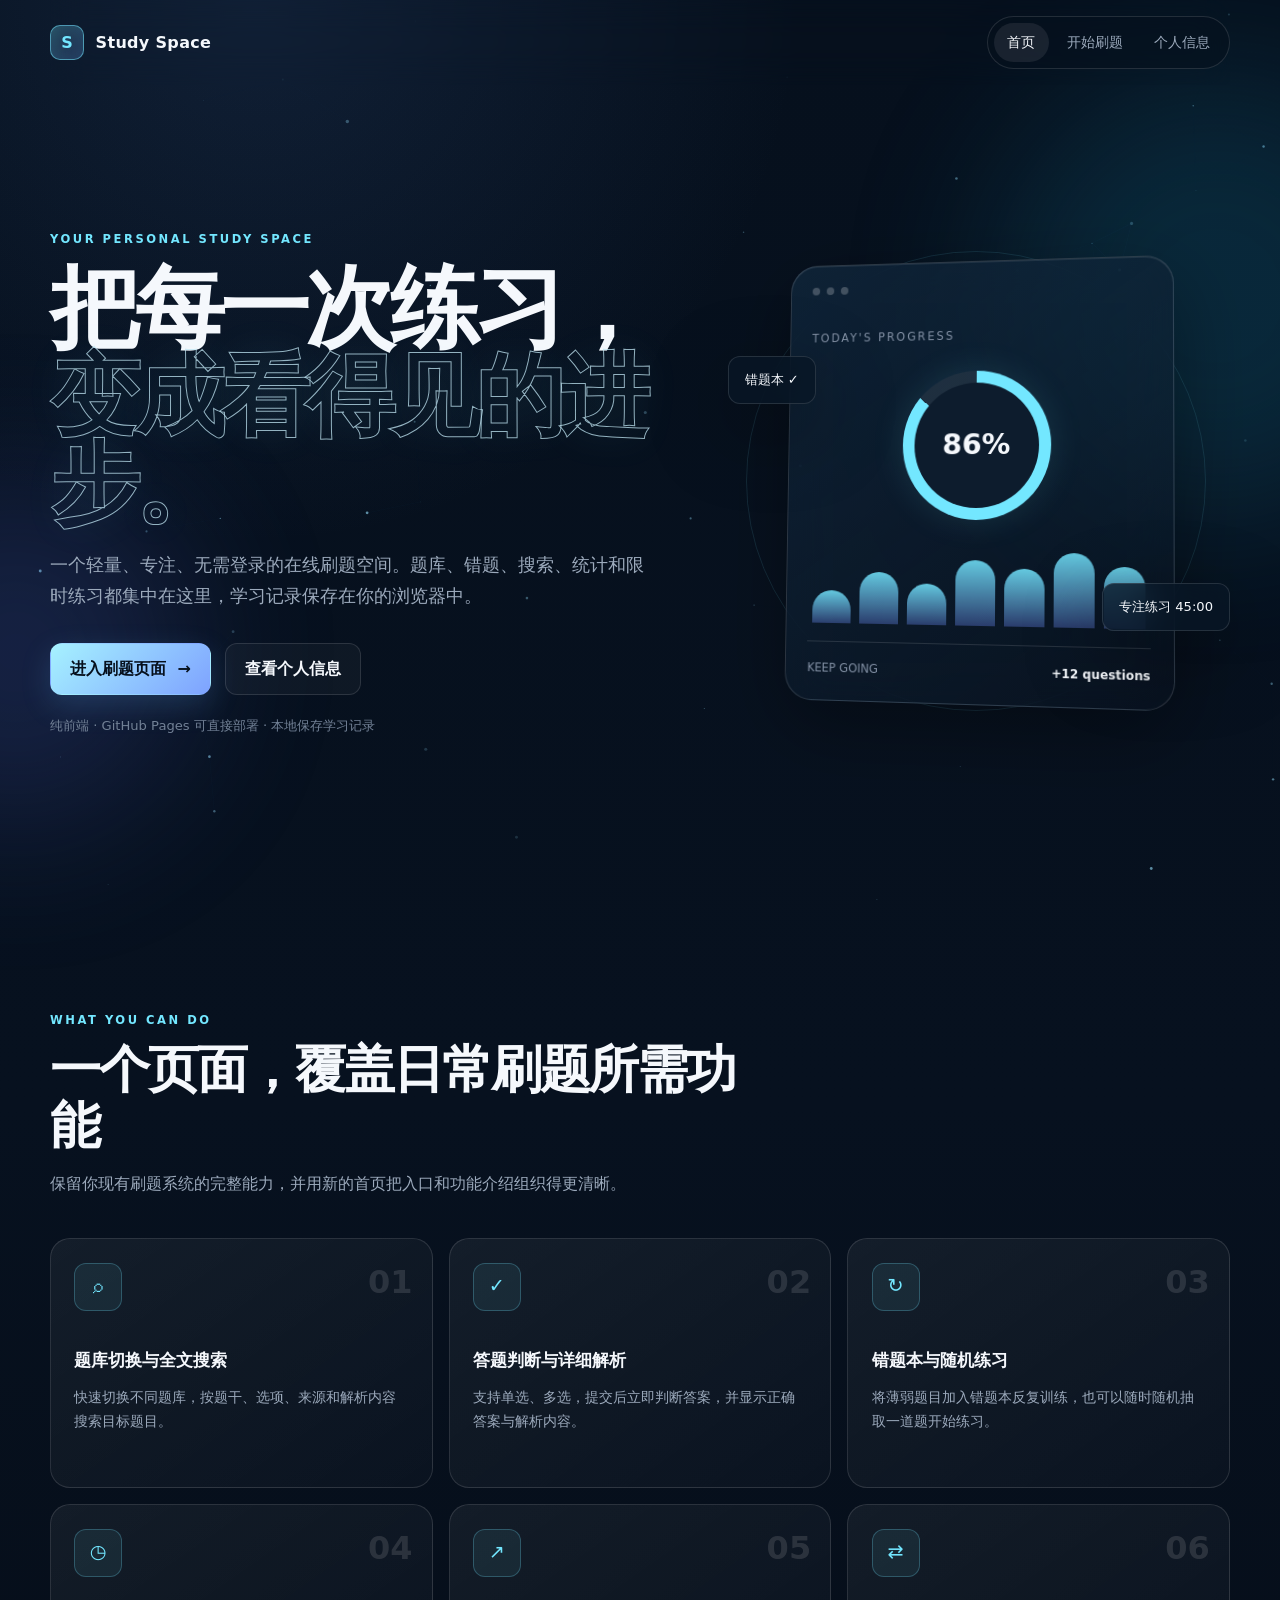
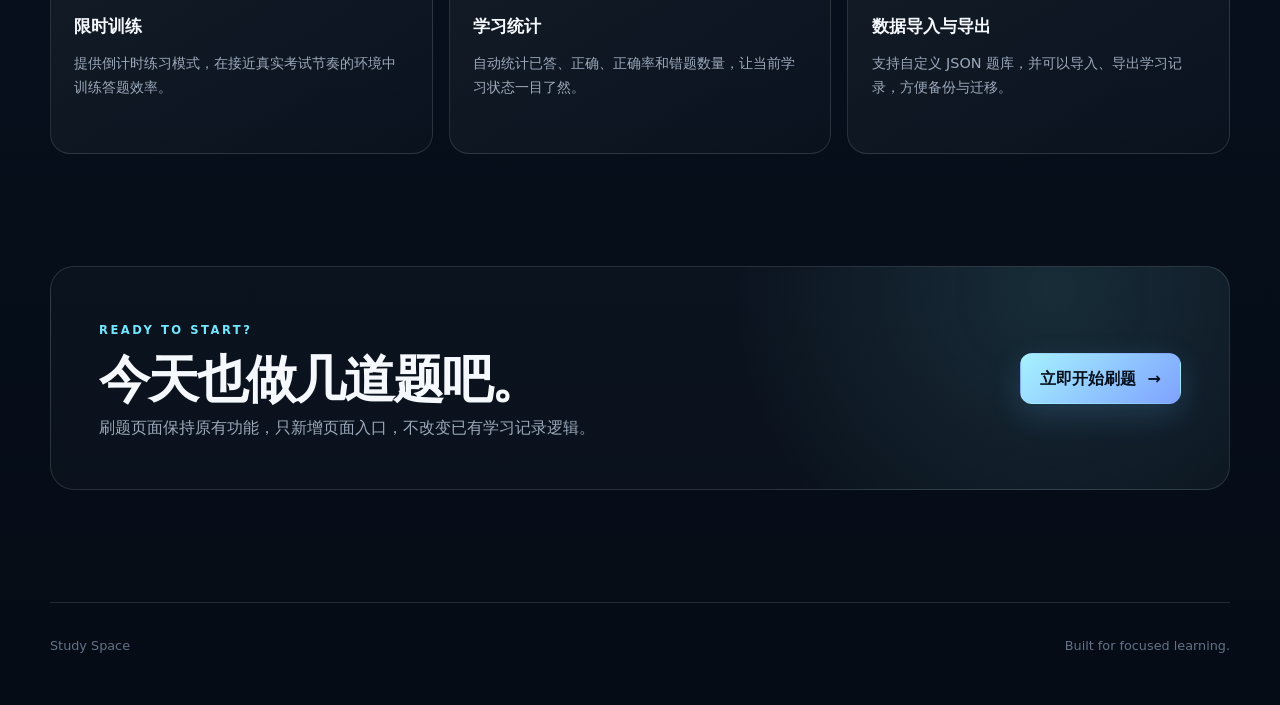
==== index.html @ 55236782 "Add files via upload" ====
<!doctype html>
<html lang="zh-CN">
<head>
  <meta charset="utf-8">
  <meta name="viewport" content="width=device-width,initial-scale=1">
  <meta name="description" content="在线刷题学习站首页">
  <meta name="theme-color" content="#07111f">
  <title>学习空间 · 首页</title>
  <link rel="stylesheet" href="./home.css">
</head>
<body>
  <canvas id="particleCanvas" class="particle-canvas" aria-hidden="true"></canvas>
  <div class="ambient ambient-one" aria-hidden="true"></div>
  <div class="ambient ambient-two" aria-hidden="true"></div>

  <header class="site-header">
    <a class="brand" href="./index.html" aria-label="返回首页">
      <span class="brand-mark">S</span>
      <span>Study Space</span>
    </a>
    <nav class="nav-links" aria-label="主要导航">
      <a class="active" href="./index.html">首页</a>
      <a href="./practice.html">开始刷题</a>
      <a href="./profile.html">个人信息</a>
    </nav>
  </header>

  <main>
    <section class="hero section-shell">
      <div class="hero-copy reveal">
        <span class="eyebrow">YOUR PERSONAL STUDY SPACE</span>
        <h1>把每一次练习，<br><span>变成看得见的进步。</span></h1>
        <p class="hero-description">
          一个轻量、专注、无需登录的在线刷题空间。题库、错题、搜索、统计和限时练习都集中在这里，学习记录保存在你的浏览器中。
        </p>
        <div class="hero-actions">
          <a class="button primary" href="./practice.html">进入刷题页面 <span aria-hidden="true">→</span></a>
          <a class="button ghost" href="./profile.html">查看个人信息</a>
        </div>
        <div class="hero-note">纯前端 · GitHub Pages 可直接部署 · 本地保存学习记录</div>
      </div>

      <div class="hero-visual reveal" aria-hidden="true">
        <div class="orbit orbit-one"></div>
        <div class="orbit orbit-two"></div>
        <div class="glass-panel dashboard-card">
          <div class="dashboard-top">
            <span class="mini-dot"></span>
            <span class="mini-dot"></span>
            <span class="mini-dot"></span>
          </div>
          <div class="dashboard-title">TODAY'S PROGRESS</div>
          <div class="progress-ring"><span>86%</span></div>
          <div class="dashboard-bars">
            <i style="--h:42%"></i><i style="--h:65%"></i><i style="--h:52%"></i><i style="--h:82%"></i><i style="--h:72%"></i><i style="--h:92%"></i><i style="--h:76%"></i>
          </div>
          <div class="dashboard-caption"><span>KEEP GOING</span><strong>+12 questions</strong></div>
        </div>
        <div class="floating-tag tag-one">错题本 ✓</div>
        <div class="floating-tag tag-two">专注练习 45:00</div>
      </div>
    </section>

    <section class="features section-shell" id="features">
      <div class="section-heading reveal">
        <span class="eyebrow">WHAT YOU CAN DO</span>
        <h2>一个页面，覆盖日常刷题所需功能</h2>
        <p>保留你现有刷题系统的完整能力，并用新的首页把入口和功能介绍组织得更清晰。</p>
      </div>

      <div class="feature-grid">
        <article class="feature-card reveal">
          <span class="feature-number">01</span>
          <div class="feature-icon">⌕</div>
          <h3>题库切换与全文搜索</h3>
          <p>快速切换不同题库，按题干、选项、来源和解析内容搜索目标题目。</p>
        </article>
        <article class="feature-card reveal">
          <span class="feature-number">02</span>
          <div class="feature-icon">✓</div>
          <h3>答题判断与详细解析</h3>
          <p>支持单选、多选，提交后立即判断答案，并显示正确答案与解析内容。</p>
        </article>
        <article class="feature-card reveal">
          <span class="feature-number">03</span>
          <div class="feature-icon">↻</div>
          <h3>错题本与随机练习</h3>
          <p>将薄弱题目加入错题本反复训练，也可以随时随机抽取一道题开始练习。</p>
        </article>
        <article class="feature-card reveal">
          <span class="feature-number">04</span>
          <div class="feature-icon">◷</div>
          <h3>限时训练</h3>
          <p>提供倒计时练习模式，在接近真实考试节奏的环境中训练答题效率。</p>
        </article>
        <article class="feature-card reveal">
          <span class="feature-number">05</span>
          <div class="feature-icon">↗</div>
          <h3>学习统计</h3>
          <p>自动统计已答、正确、正确率和错题数量，让当前学习状态一目了然。</p>
        </article>
        <article class="feature-card reveal">
          <span class="feature-number">06</span>
          <div class="feature-icon">⇄</div>
          <h3>数据导入与导出</h3>
          <p>支持自定义 JSON 题库，并可以导入、导出学习记录，方便备份与迁移。</p>
        </article>
      </div>
    </section>

    <section class="cta section-shell reveal">
      <div>
        <span class="eyebrow">READY TO START?</span>
        <h2>今天也做几道题吧。</h2>
        <p>刷题页面保持原有功能，只新增页面入口，不改变已有学习记录逻辑。</p>
      </div>
      <a class="button primary" href="./practice.html">立即开始刷题 <span aria-hidden="true">→</span></a>
    </section>
  </main>

  <footer class="site-footer">
    <span>Study Space</span>
    <span>Built for focused learning.</span>
  </footer>

  <script src="./home.js"></script>
</body>
</html>
---- home.css ----
:root {
  --bg: #06101d;
  --bg-soft: #0a1727;
  --text: #f5f8fc;
  --muted: #9caabc;
  --line: rgba(255,255,255,.12);
  --cyan: #73e7ff;
  --blue: #6e8cff;
  --glass: rgba(12, 28, 46, .58);
  --glass-strong: rgba(12, 28, 46, .78);
  --shadow: 0 24px 80px rgba(0,0,0,.35);
}

* { box-sizing: border-box; }
html { scroll-behavior: smooth; }
body {
  margin: 0;
  min-height: 100vh;
  overflow-x: hidden;
  color: var(--text);
  background:
    radial-gradient(circle at 20% 0%, rgba(63, 102, 164, .18), transparent 34rem),
    linear-gradient(180deg, #06101d 0%, #07111f 48%, #050c16 100%);
  font-family: Inter, ui-sans-serif, system-ui, -apple-system, BlinkMacSystemFont, "Segoe UI", "Microsoft YaHei", sans-serif;
  line-height: 1.7;
}

body::before {
  content: "";
  position: fixed;
  inset: 0;
  pointer-events: none;
  opacity: .13;
  background-image:
    linear-gradient(rgba(255,255,255,.04) 1px, transparent 1px),
    linear-gradient(90deg, rgba(255,255,255,.04) 1px, transparent 1px);
  background-size: 52px 52px;
  mask-image: linear-gradient(to bottom, black, transparent 78%);
}

a { color: inherit; text-decoration: none; }
button, a { -webkit-tap-highlight-color: transparent; }
code { color: var(--cyan); font-family: ui-monospace, SFMono-Regular, Menlo, monospace; font-size: .9em; }

.particle-canvas { position: fixed; inset: 0; width: 100%; height: 100%; pointer-events: none; z-index: -2; }
.ambient { position: fixed; border-radius: 50%; filter: blur(80px); opacity: .2; pointer-events: none; z-index: -1; animation: drift 12s ease-in-out infinite alternate; }
.ambient-one { width: 28rem; height: 28rem; background: #1689ad; top: 8%; right: -10rem; }
.ambient-two { width: 22rem; height: 22rem; background: #5668d7; bottom: 8%; left: -10rem; animation-delay: -5s; }
@keyframes drift { to { transform: translate3d(2rem, 3rem, 0) scale(1.08); } }

.site-header {
  position: sticky;
  top: 0;
  z-index: 20;
  display: flex;
  align-items: center;
  justify-content: space-between;
  width: min(1180px, calc(100% - 2rem));
  margin: 0 auto;
  padding: 1rem 0;
  backdrop-filter: blur(18px);
}

.brand { display: inline-flex; align-items: center; gap: .7rem; font-weight: 800; letter-spacing: .02em; }
.brand-mark {
  display: grid;
  place-items: center;
  width: 2.15rem;
  height: 2.15rem;
  border: 1px solid rgba(115,231,255,.55);
  border-radius: 10px;
  background: linear-gradient(135deg, rgba(115,231,255,.22), rgba(110,140,255,.18));
  color: var(--cyan);
  box-shadow: inset 0 0 18px rgba(115,231,255,.12);
}

.nav-links { display: flex; align-items: center; gap: .25rem; padding: .35rem; border: 1px solid var(--line); border-radius: 999px; background: rgba(6,16,29,.56); }
.nav-links a { padding: .48rem .85rem; border-radius: 999px; color: var(--muted); font-size: .9rem; transition: .2s ease; }
.nav-links a:hover, .nav-links a.active { background: rgba(255,255,255,.08); color: var(--text); }

.section-shell { width: min(1180px, calc(100% - 2rem)); margin-inline: auto; }
.hero { min-height: calc(100vh - 76px); display: grid; grid-template-columns: 1.08fr .92fr; align-items: center; gap: clamp(2rem, 6vw, 6rem); padding-block: 5rem 7rem; }
.eyebrow { display: inline-block; color: var(--cyan); font-size: .72rem; font-weight: 800; letter-spacing: .22em; text-transform: uppercase; }
.hero h1, .profile-intro h1 { margin: .85rem 0 1.35rem; max-width: 820px; font-size: clamp(3rem, 7vw, 6.7rem); line-height: .98; letter-spacing: -.055em; }
.hero h1 span { color: transparent; -webkit-text-stroke: 1px rgba(194, 231, 244, .75); text-shadow: 0 0 42px rgba(115,231,255,.08); }
.hero-description { max-width: 650px; color: var(--muted); font-size: clamp(1rem, 1.8vw, 1.12rem); }
.hero-actions { display: flex; flex-wrap: wrap; gap: .85rem; margin-top: 2rem; }
.button { display: inline-flex; align-items: center; justify-content: center; gap: .7rem; min-height: 3.1rem; padding: .7rem 1.2rem; border: 1px solid var(--line); border-radius: 12px; font-weight: 760; transition: transform .2s ease, border-color .2s ease, background .2s ease; }
.button:hover { transform: translateY(-2px); }
.button.primary { background: linear-gradient(135deg, #a6f2ff, #7ea2ff); border-color: transparent; color: #06101d; box-shadow: 0 10px 30px rgba(98,181,255,.18); }
.button.ghost { background: rgba(255,255,255,.035); color: var(--text); }
.button.ghost:hover { border-color: rgba(115,231,255,.45); background: rgba(115,231,255,.06); }
.hero-note { margin-top: 1.3rem; color: #728196; font-size: .82rem; }

.hero-visual { position: relative; min-height: 500px; display: grid; place-items: center; perspective: 1000px; }
.glass-panel { border: 1px solid rgba(255,255,255,.14); background: linear-gradient(145deg, rgba(16,39,61,.75), rgba(8,18,31,.52)); backdrop-filter: blur(20px); box-shadow: var(--shadow), inset 0 1px rgba(255,255,255,.08); }
.dashboard-card { position: relative; z-index: 3; width: min(390px, 85vw); min-height: 430px; padding: 1.4rem; border-radius: 28px; transform: rotateY(-8deg) rotateX(3deg); animation: hoverCard 6s ease-in-out infinite alternate; }
@keyframes hoverCard { to { transform: translateY(-12px) rotateY(-4deg) rotateX(1deg); } }
.dashboard-top { display: flex; gap: .42rem; }
.mini-dot { width: .5rem; height: .5rem; border-radius: 50%; background: rgba(255,255,255,.22); }
.dashboard-title { margin-top: 2.2rem; color: #8290a4; font-size: .72rem; letter-spacing: .18em; }
.progress-ring { display: grid; place-items: center; width: 150px; height: 150px; margin: 1.6rem auto; border-radius: 50%; background: conic-gradient(var(--cyan) 0 86%, rgba(255,255,255,.08) 86% 100%); position: relative; box-shadow: 0 0 35px rgba(115,231,255,.12); }
.progress-ring::after { content: ""; position: absolute; inset: 12px; border-radius: 50%; background: #0d1c2d; }
.progress-ring span { position: relative; z-index: 1; font-size: 1.8rem; font-weight: 800; }
.dashboard-bars { height: 80px; display: flex; align-items: end; gap: .55rem; padding: 0 .3rem; }
.dashboard-bars i { flex: 1; height: var(--h); min-height: 8px; border-radius: 999px 999px 4px 4px; background: linear-gradient(to top, rgba(110,140,255,.32), rgba(115,231,255,.85)); }
.dashboard-caption { display: flex; justify-content: space-between; gap: 1rem; margin-top: 1.1rem; padding-top: 1rem; border-top: 1px solid var(--line); color: #8290a4; font-size: .74rem; }
.dashboard-caption strong { color: var(--text); }
.floating-tag { position: absolute; z-index: 4; padding: .75rem 1rem; border: 1px solid var(--line); border-radius: 12px; background: rgba(8,23,38,.78); backdrop-filter: blur(18px); box-shadow: var(--shadow); font-size: .82rem; }
.tag-one { left: 1%; top: 25%; animation: floatTag 4s ease-in-out infinite alternate; }
.tag-two { right: 0; bottom: 20%; animation: floatTag 5s ease-in-out -1s infinite alternate-reverse; }
@keyframes floatTag { to { transform: translateY(-10px); } }
.orbit { position: absolute; border: 1px solid rgba(115,231,255,.12); border-radius: 50%; }
.orbit-one { width: 460px; height: 460px; animation: spin 28s linear infinite; }
.orbit-two { width: 330px; height: 330px; border-style: dashed; animation: spin 20s linear infinite reverse; }
@keyframes spin { to { transform: rotate(360deg); } }

.features { padding-block: 6rem 7rem; }
.section-heading { max-width: 720px; margin-bottom: 2.6rem; }
.section-heading h2, .cta h2, .profile-text-card h2, .profile-extra h2 { margin: .55rem 0 .8rem; font-size: clamp(2rem, 4vw, 3.5rem); line-height: 1.1; letter-spacing: -.04em; }
.section-heading p, .cta p, .profile-intro p, .profile-extra p { color: var(--muted); }
.feature-grid { display: grid; grid-template-columns: repeat(3, minmax(0,1fr)); gap: 1rem; }
.feature-card { position: relative; min-height: 250px; padding: 1.45rem; overflow: hidden; border: 1px solid var(--line); border-radius: 20px; background: linear-gradient(145deg, rgba(255,255,255,.055), rgba(255,255,255,.018)); transition: transform .25s ease, border-color .25s ease, background .25s ease; }
.feature-card:hover { transform: translateY(-6px); border-color: rgba(115,231,255,.32); background: linear-gradient(145deg, rgba(115,231,255,.08), rgba(255,255,255,.02)); }
.feature-number { position: absolute; top: 1rem; right: 1.2rem; color: rgba(255,255,255,.12); font-size: 2rem; font-weight: 900; }
.feature-icon { display: grid; place-items: center; width: 3rem; height: 3rem; margin-bottom: 2.2rem; border: 1px solid rgba(115,231,255,.25); border-radius: 12px; background: rgba(115,231,255,.07); color: var(--cyan); font-size: 1.2rem; }
.feature-card h3 { margin: 0 0 .6rem; font-size: 1.08rem; }
.feature-card p { margin: 0; color: var(--muted); font-size: .9rem; }

.cta { display: flex; align-items: center; justify-content: space-between; gap: 2rem; margin-bottom: 7rem; padding: clamp(1.7rem, 4vw, 3rem); border: 1px solid var(--line); border-radius: 24px; background: radial-gradient(circle at 85% 10%, rgba(115,231,255,.12), transparent 20rem), rgba(255,255,255,.025); }
.cta h2 { margin-bottom: .4rem; }
.cta p { margin: 0; }
.site-footer { width: min(1180px, calc(100% - 2rem)); margin: 0 auto; display: flex; justify-content: space-between; gap: 1rem; padding: 2rem 0 3rem; border-top: 1px solid var(--line); color: #647287; font-size: .8rem; }

/* Personal page */
.profile-main { padding-top: 5rem; padding-bottom: 7rem; }
.profile-intro { max-width: 780px; margin-bottom: 3rem; }
.profile-intro h1 { font-size: clamp(3rem, 8vw, 6rem); margin-bottom: 1rem; }
.profile-layout { display: grid; grid-template-columns: .8fr 1.2fr; gap: 1.2rem; align-items: stretch; }
.profile-image-card, .profile-text-card, .profile-extra { border: 1px solid var(--line); border-radius: 24px; background: rgba(255,255,255,.028); backdrop-filter: blur(16px); }
.profile-image-card { padding: 1rem; }
.image-frame { overflow: hidden; aspect-ratio: 4 / 5; border-radius: 18px; background: #0c1a2a; }
.image-frame img { display: block; width: 100%; height: 100%; object-fit: cover; }
.edit-hint { display: grid; gap: .3rem; padding: 1rem .3rem .25rem; }
.edit-hint span { color: var(--muted); font-size: .82rem; }
.profile-text-card { padding: clamp(1.5rem, 4vw, 3.2rem); }
.profile-kicker { color: #75849a; font-size: .74rem; letter-spacing: .16em; }
.profile-text-card h2 { font-size: clamp(2rem, 4vw, 3.3rem); }
.profile-text-card p { color: #a8b4c3; }
.profile-meta-grid { display: grid; grid-template-columns: repeat(2, minmax(0,1fr)); gap: .7rem; margin-top: 2rem; }
.profile-meta-grid div { padding: 1rem; border: 1px solid var(--line); border-radius: 14px; background: rgba(255,255,255,.025); }
.profile-meta-grid span, .profile-meta-grid strong { display: block; }
.profile-meta-grid span { margin-bottom: .25rem; color: #65758a; font-size: .68rem; letter-spacing: .12em; }
.profile-meta-grid strong { font-size: .88rem; }
.profile-extra { margin-top: 1.2rem; padding: clamp(1.5rem, 4vw, 3rem); }
.profile-extra h2 { font-size: clamp(1.8rem, 4vw, 3rem); }

.reveal { opacity: 0; transform: translateY(22px); transition: opacity .7s ease, transform .7s ease; }
.reveal.visible { opacity: 1; transform: translateY(0); }

@media (max-width: 900px) {
  .hero { grid-template-columns: 1fr; padding-top: 4rem; }
  .hero-visual { min-height: 450px; }
  .feature-grid { grid-template-columns: repeat(2, minmax(0,1fr)); }
  .profile-layout { grid-template-columns: 1fr; }
  .image-frame { aspect-ratio: 16 / 10; }
  .cta { align-items: flex-start; flex-direction: column; }
}

@media (max-width: 640px) {
  .site-header { align-items: flex-start; gap: .8rem; flex-direction: column; }
  .nav-links { width: 100%; overflow-x: auto; justify-content: space-between; }
  .nav-links a { white-space: nowrap; padding-inline: .7rem; }
  .hero { min-height: auto; padding-block: 4rem 5rem; }
  .hero h1 { font-size: clamp(2.8rem, 15vw, 4.4rem); }
  .hero-visual { min-height: 390px; }
  .dashboard-card { min-height: 370px; }
  .orbit-one { width: 360px; height: 360px; }
  .orbit-two { width: 260px; height: 260px; }
  .tag-one { left: 0; top: 12%; }
  .tag-two { right: 0; bottom: 7%; }
  .feature-grid { grid-template-columns: 1fr; }
  .features { padding-block: 4rem 5rem; }
  .profile-main { padding-top: 3rem; }
  .profile-meta-grid { grid-template-columns: 1fr; }
  .site-footer { flex-direction: column; }
}

@media (prefers-reduced-motion: reduce) {
  *, *::before, *::after { scroll-behavior: auto !important; animation-duration: .001ms !important; animation-iteration-count: 1 !important; transition-duration: .001ms !important; }
}
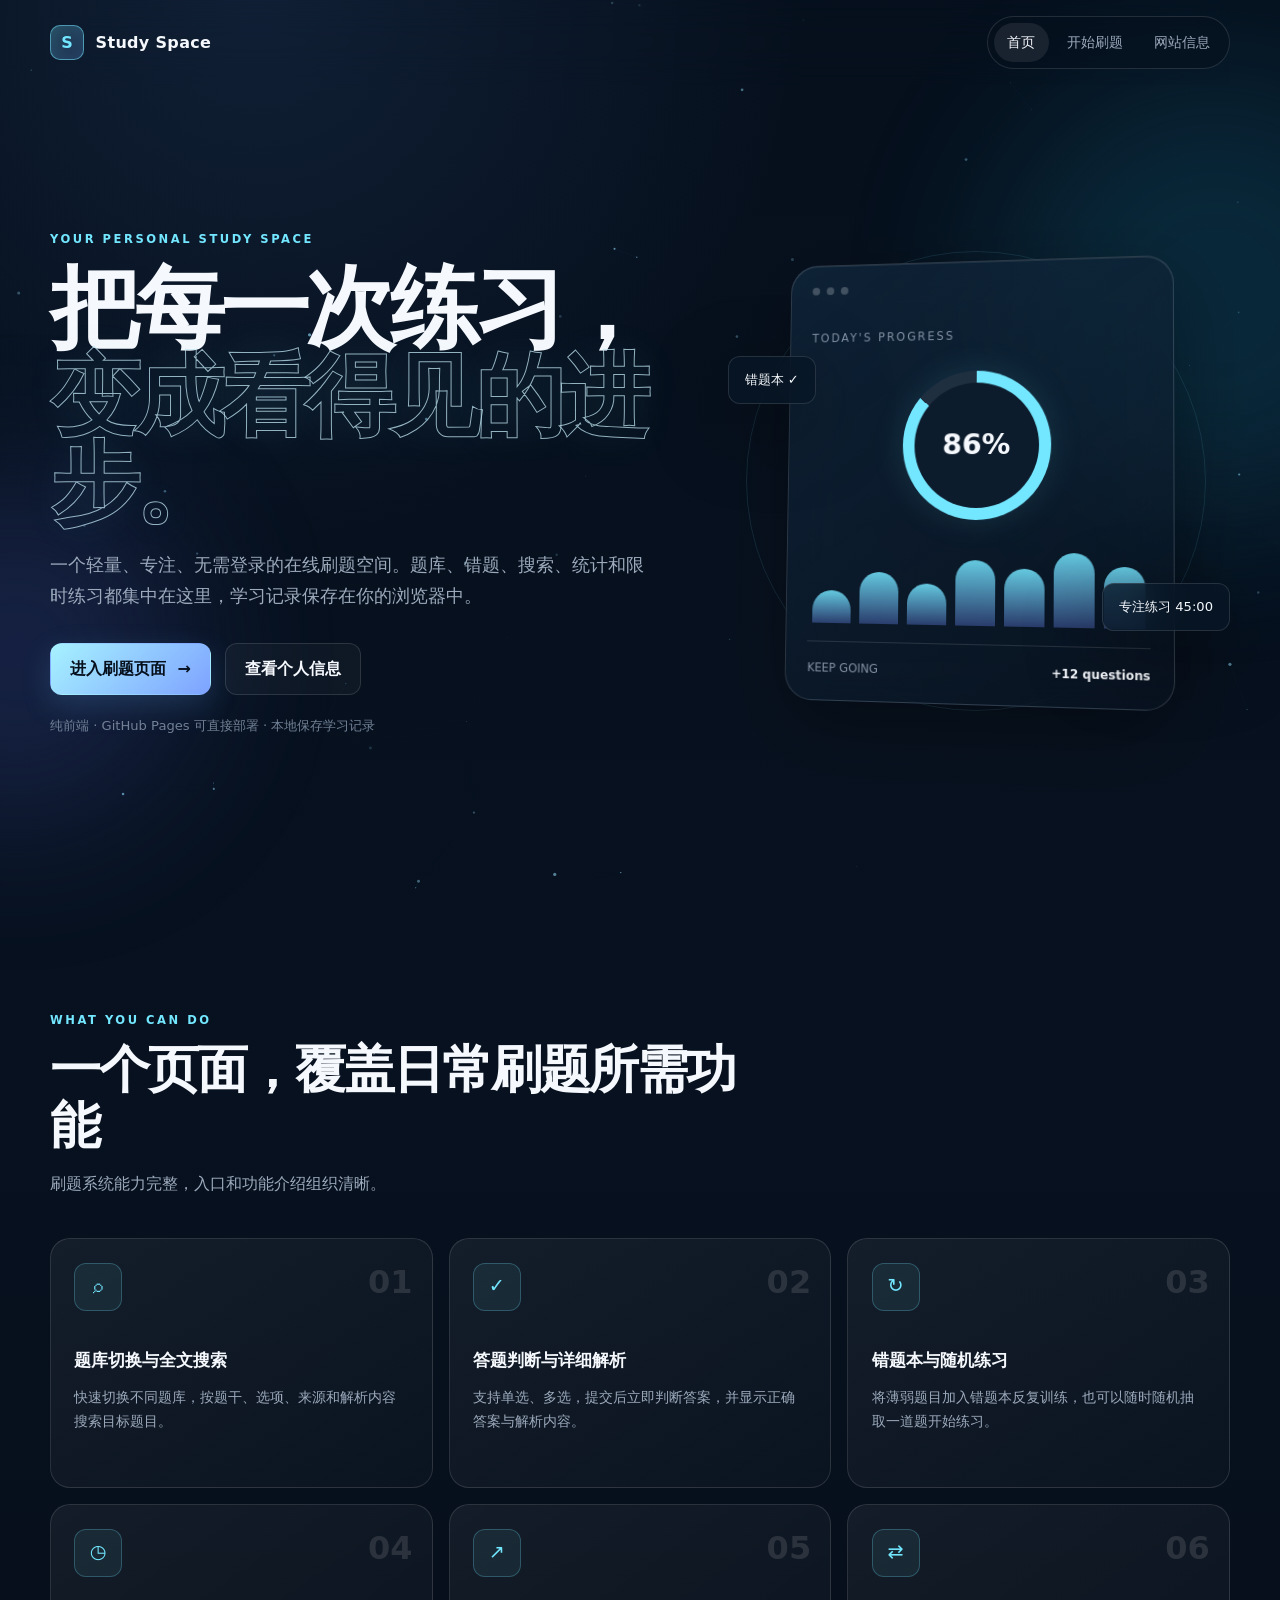
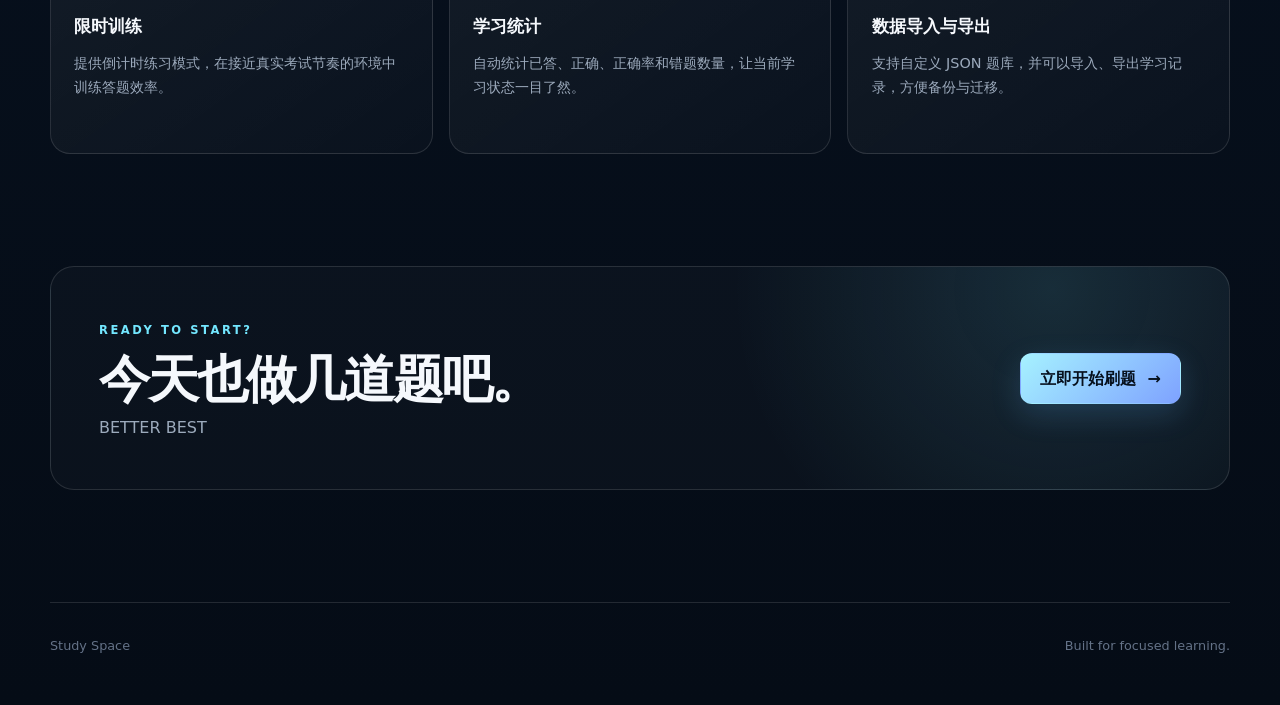
==== commit 3630af06: "Update index.html" ====
--- a/index.html
+++ b/index.html
@@ -21,7 +21,7 @@
     <nav class="nav-links" aria-label="主要导航">
       <a class="active" href="./index.html">首页</a>
       <a href="./practice.html">开始刷题</a>
-      <a href="./profile.html">个人信息</a>
+      <a href="./profile.html">网站信息</a>
     </nav>
   </header>
 
@@ -65,7 +65,7 @@
       <div class="section-heading reveal">
         <span class="eyebrow">WHAT YOU CAN DO</span>
         <h2>一个页面，覆盖日常刷题所需功能</h2>
-        <p>保留你现有刷题系统的完整能力，并用新的首页把入口和功能介绍组织得更清晰。</p>
+        <p>刷题系统能力完整，入口和功能介绍组织清晰。</p>
       </div>
 
       <div class="feature-grid">
@@ -112,7 +112,7 @@
       <div>
         <span class="eyebrow">READY TO START?</span>
         <h2>今天也做几道题吧。</h2>
-        <p>刷题页面保持原有功能，只新增页面入口，不改变已有学习记录逻辑。</p>
+        <p>BETTER BEST</p>
       </div>
       <a class="button primary" href="./practice.html">立即开始刷题 <span aria-hidden="true">→</span></a>
     </section>
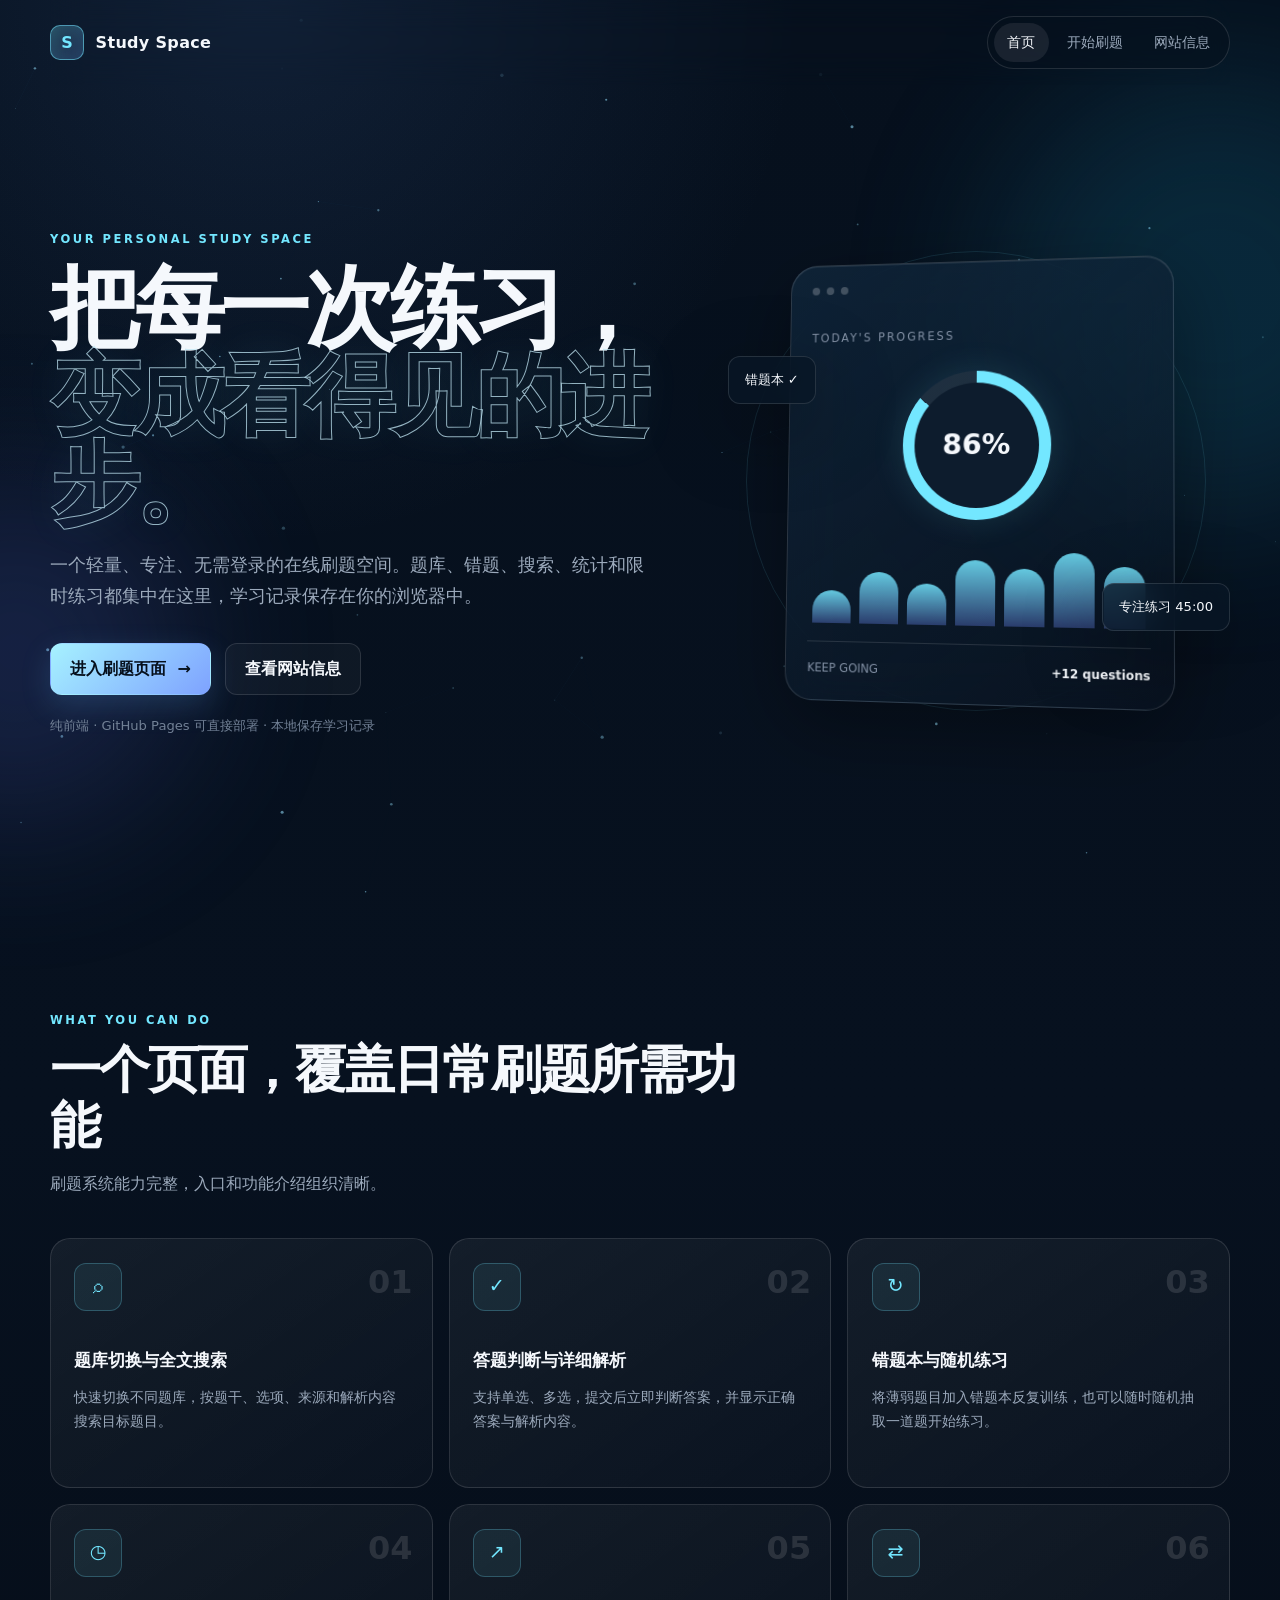
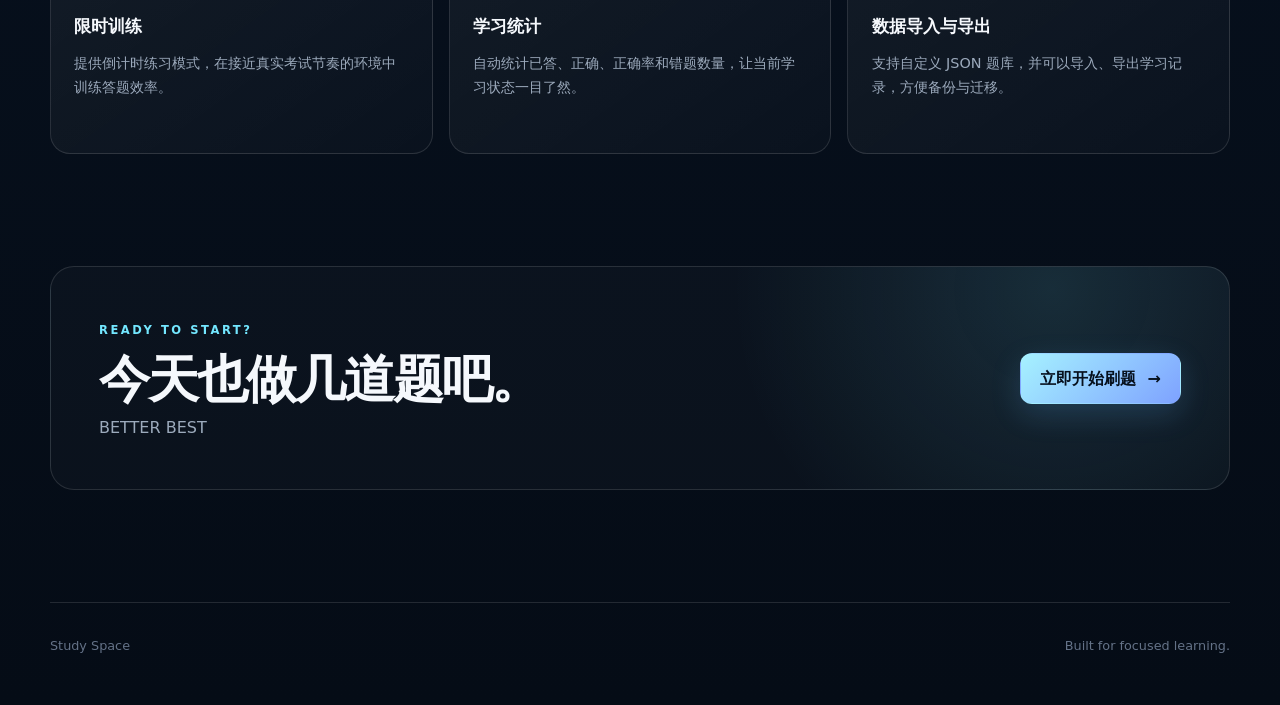
==== commit 5c90368c: "Update index.html" ====
--- a/index.html
+++ b/index.html
@@ -35,7 +35,7 @@
         </p>
         <div class="hero-actions">
           <a class="button primary" href="./practice.html">进入刷题页面 <span aria-hidden="true">→</span></a>
-          <a class="button ghost" href="./profile.html">查看个人信息</a>
+          <a class="button ghost" href="./profile.html">查看网站信息</a>
         </div>
         <div class="hero-note">纯前端 · GitHub Pages 可直接部署 · 本地保存学习记录</div>
       </div>
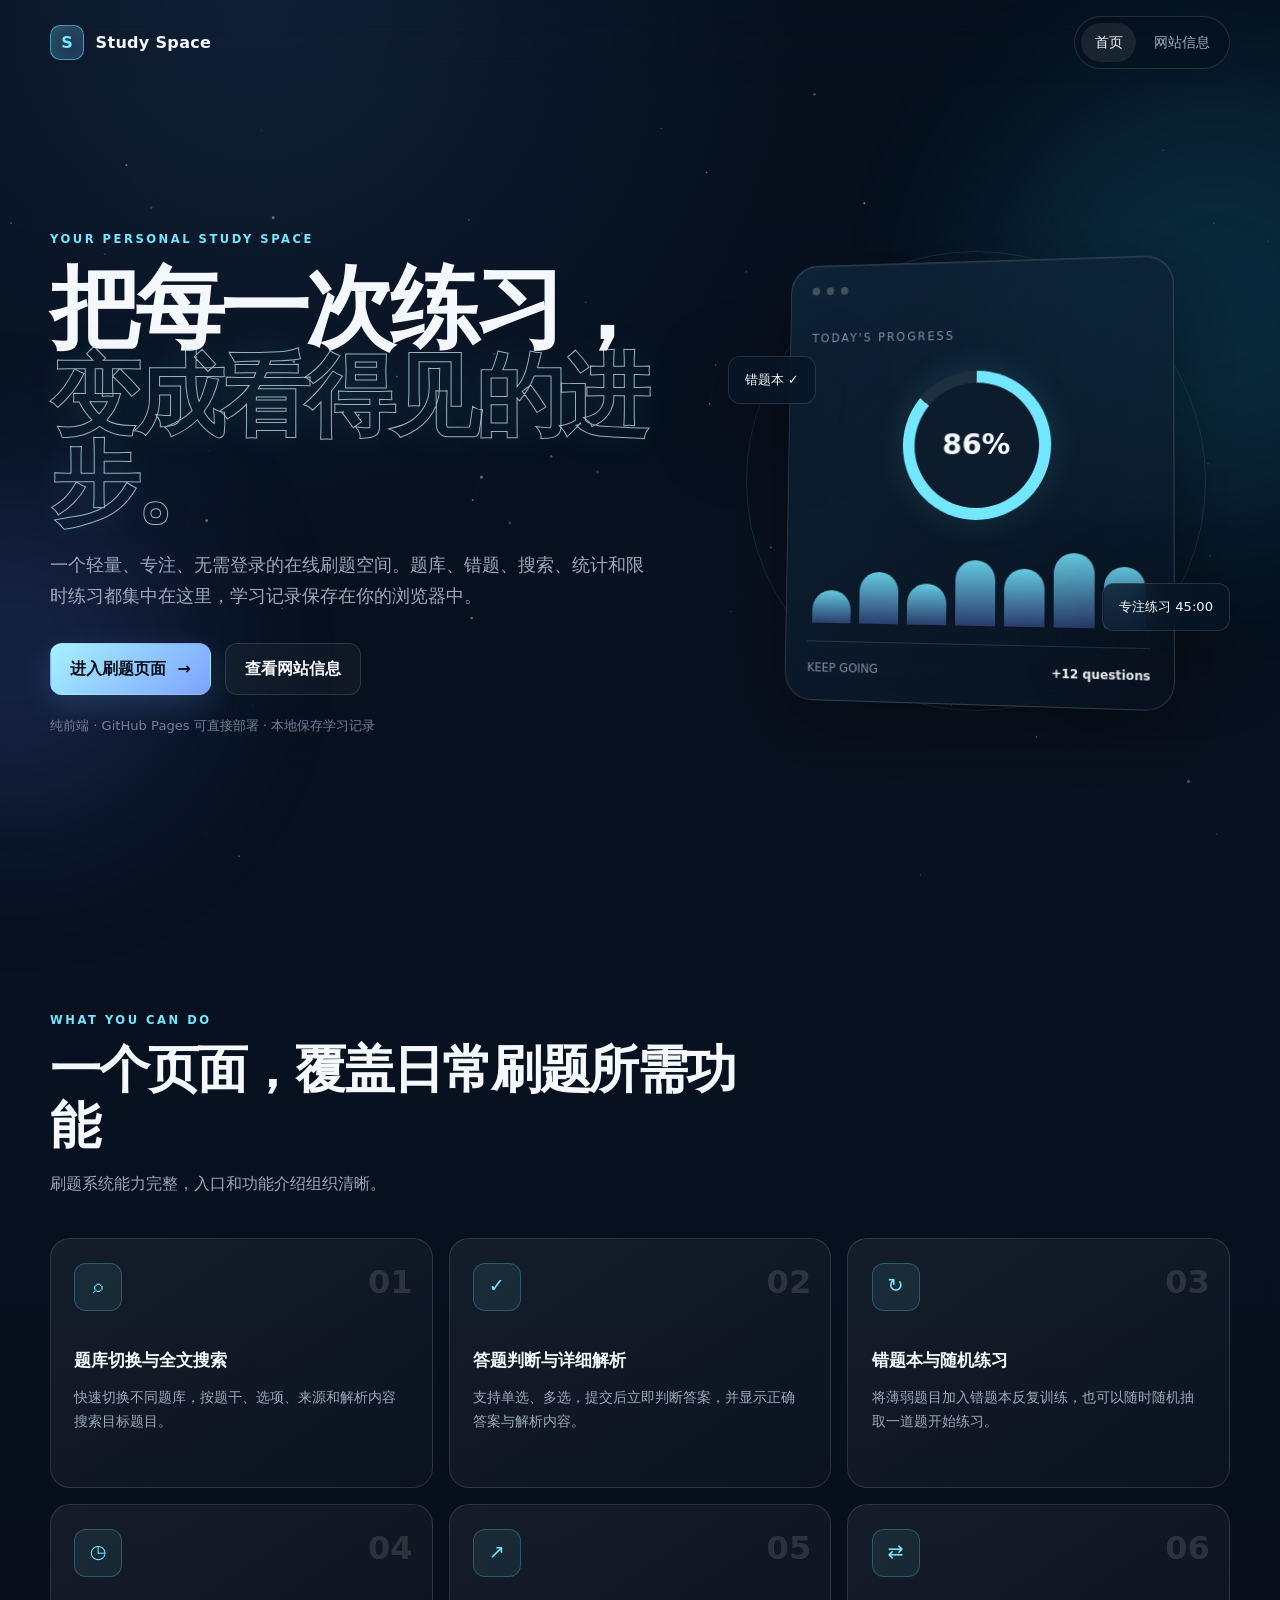
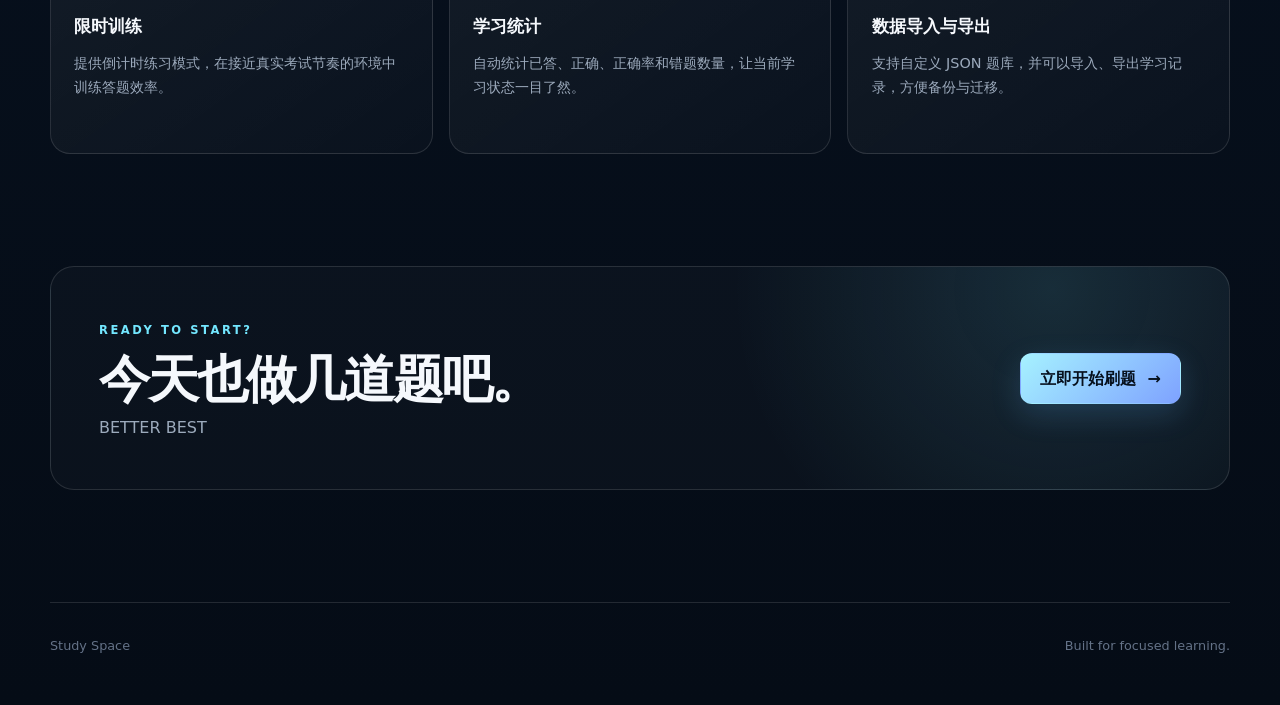
==== commit ecde22b6: "Update index.html" ====
--- a/index.html
+++ b/index.html
@@ -20,7 +20,6 @@
     </a>
     <nav class="nav-links" aria-label="主要导航">
       <a class="active" href="./index.html">首页</a>
-      <a href="./practice.html">开始刷题</a>
       <a href="./profile.html">网站信息</a>
     </nav>
   </header>
